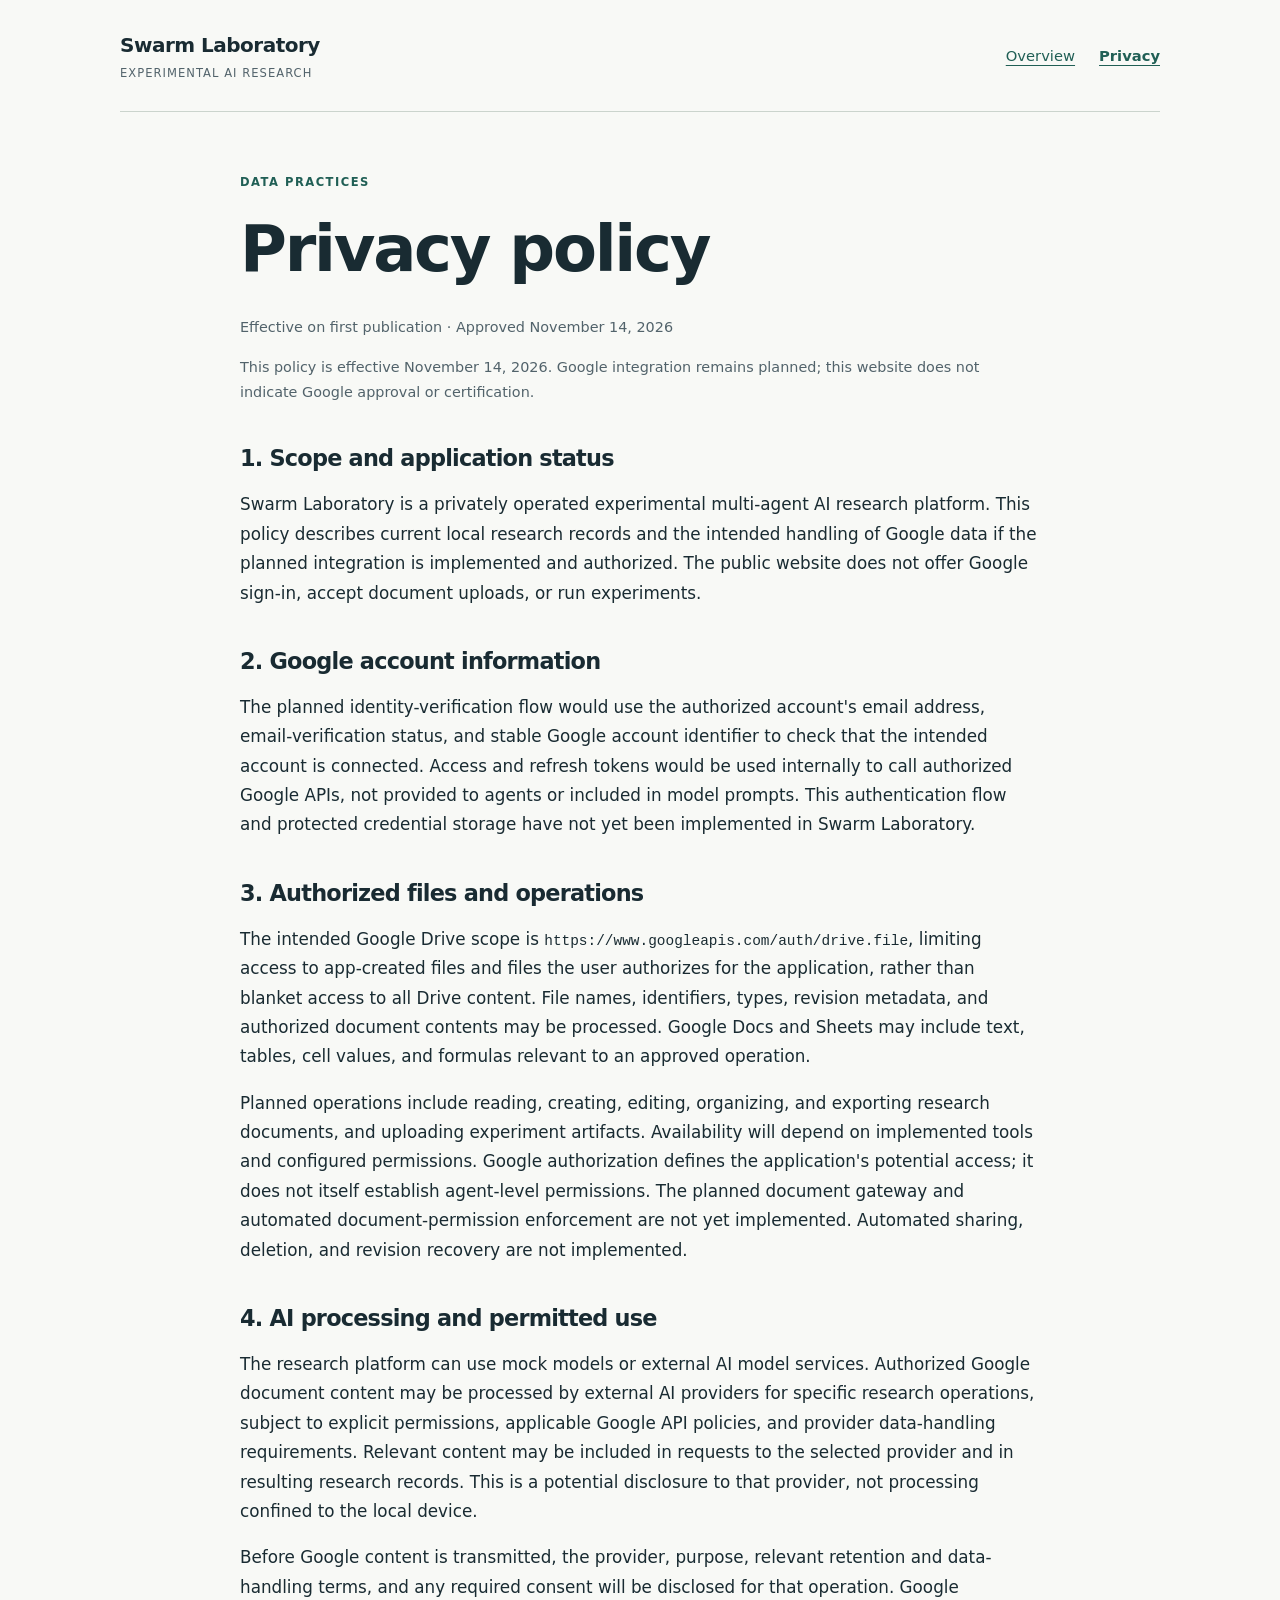
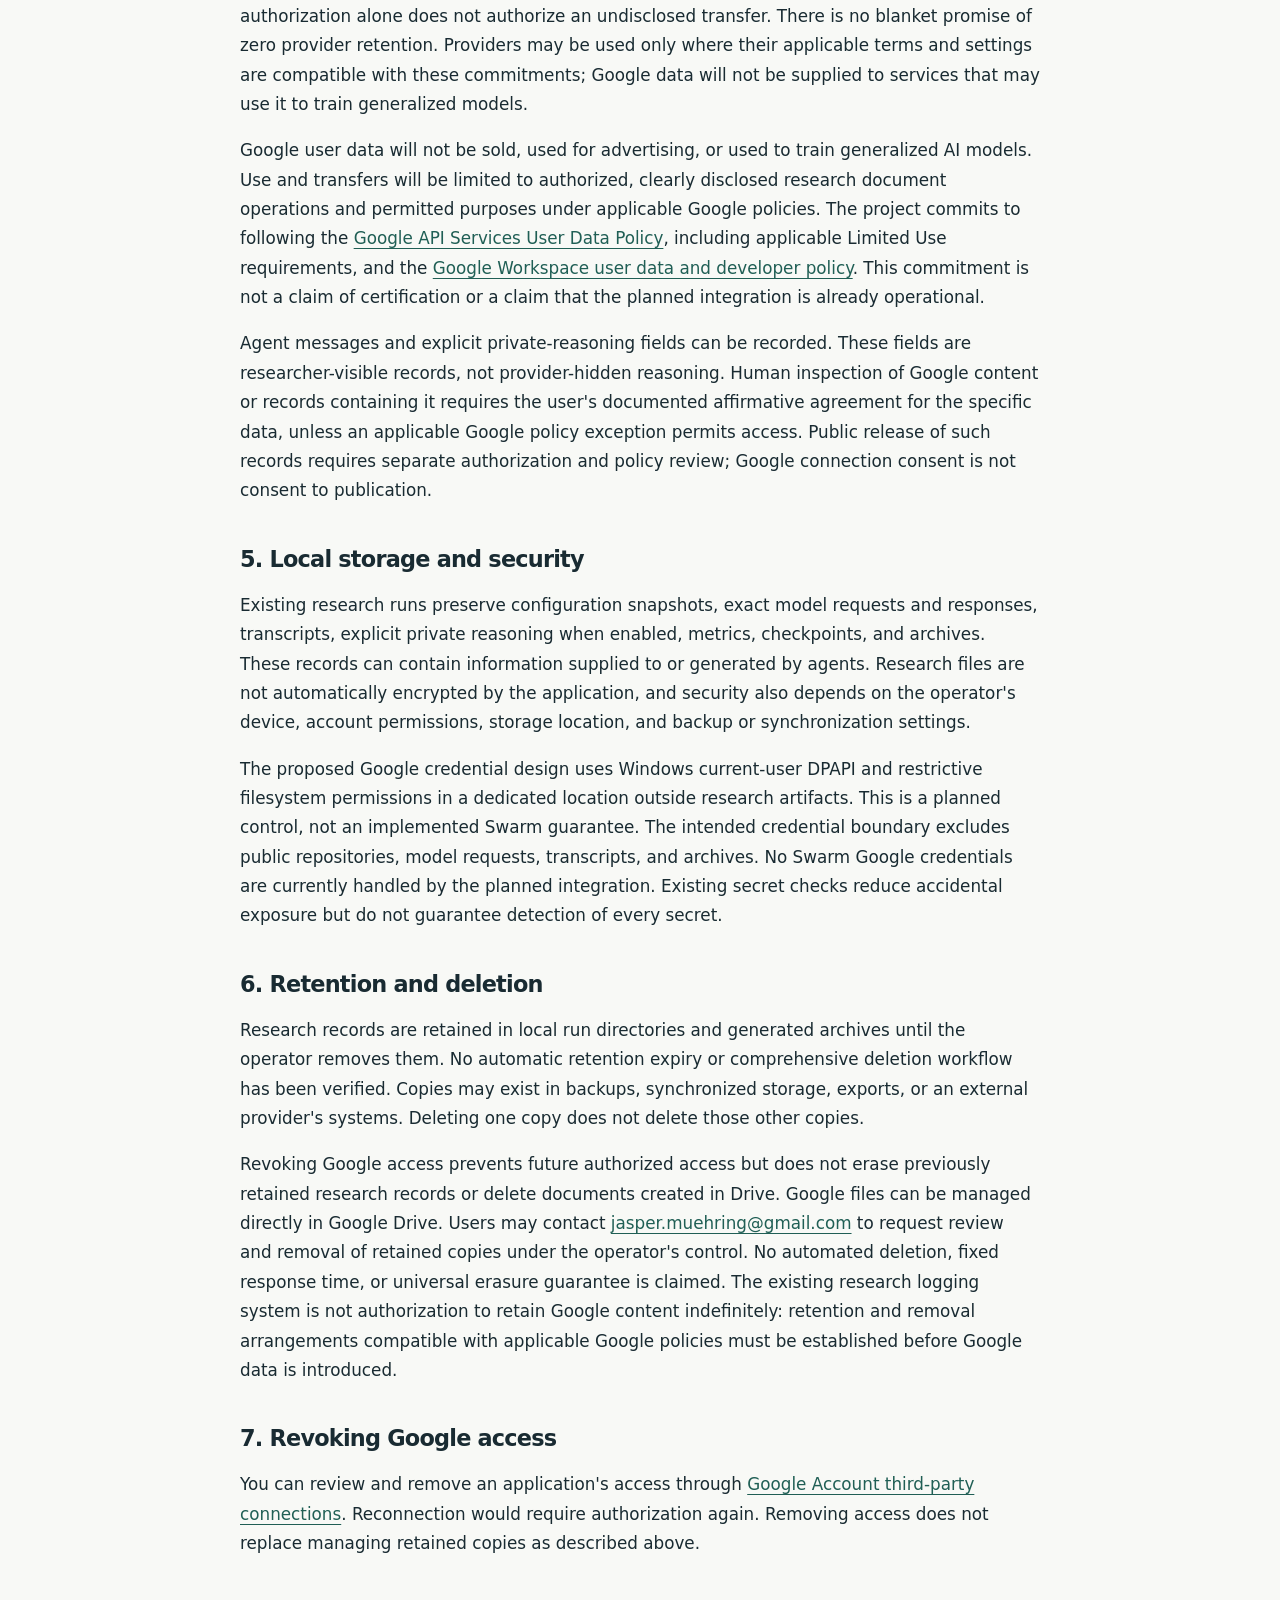
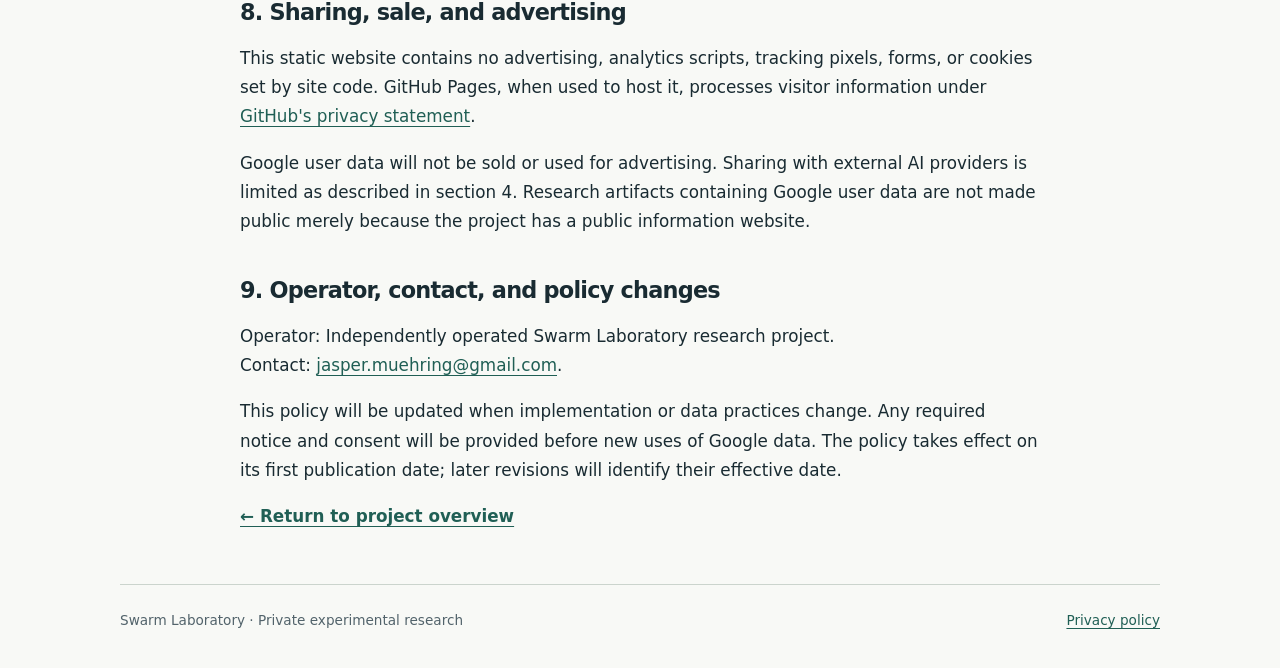
==== privacy.html @ 1ad26679 "Publish Swarm Laboratory homepage and approved privacy policy" ====
<!doctype html>
<html lang="en">
<head><meta charset="utf-8"><meta name="viewport" content="width=device-width, initial-scale=1"><meta name="description" content="Privacy information for Swarm Laboratory and its planned authorized Google document integration."><title>Privacy policy — Swarm Laboratory</title><link rel="stylesheet" href="styles.css"></head>
<body>
<a class="skip" href="#main">Skip to content</a>
<header class="site-header"><a class="brand" href="index.html">Swarm Laboratory<span>Experimental AI research</span></a><nav aria-label="Main navigation"><a href="index.html">Overview</a><a href="privacy.html" aria-current="page">Privacy</a></nav></header>
<main id="main" class="policy">
<p class="eyebrow">Data practices</p><h1>Privacy policy</h1><p class="muted">Effective on first publication · Approved November 14, 2026</p>
<p class="muted">This policy is effective November 14, 2026. Google integration remains planned; this website does not indicate Google approval or certification.</p>
<h2>1. Scope and application status</h2><p>Swarm Laboratory is a privately operated experimental multi-agent AI research platform. This policy describes current local research records and the intended handling of Google data if the planned integration is implemented and authorized. The public website does not offer Google sign-in, accept document uploads, or run experiments.</p>
<h2>2. Google account information</h2><p>The planned identity-verification flow would use the authorized account's email address, email-verification status, and stable Google account identifier to check that the intended account is connected. Access and refresh tokens would be used internally to call authorized Google APIs, not provided to agents or included in model prompts. This authentication flow and protected credential storage have not yet been implemented in Swarm Laboratory.</p>
<h2>3. Authorized files and operations</h2><p>The intended Google Drive scope is <code>https://www.googleapis.com/auth/drive.file</code>, limiting access to app-created files and files the user authorizes for the application, rather than blanket access to all Drive content. File names, identifiers, types, revision metadata, and authorized document contents may be processed. Google Docs and Sheets may include text, tables, cell values, and formulas relevant to an approved operation.</p><p>Planned operations include reading, creating, editing, organizing, and exporting research documents, and uploading experiment artifacts. Availability will depend on implemented tools and configured permissions. Google authorization defines the application's potential access; it does not itself establish agent-level permissions. The planned document gateway and automated document-permission enforcement are not yet implemented. Automated sharing, deletion, and revision recovery are not implemented.</p>
<h2>4. AI processing and permitted use</h2>
<p>The research platform can use mock models or external AI model services. Authorized Google document content may be processed by external AI providers for specific research operations, subject to explicit permissions, applicable Google API policies, and provider data-handling requirements. Relevant content may be included in requests to the selected provider and in resulting research records. This is a potential disclosure to that provider, not processing confined to the local device.</p>
<p>Before Google content is transmitted, the provider, purpose, relevant retention and data-handling terms, and any required consent will be disclosed for that operation. Google authorization alone does not authorize an undisclosed transfer. There is no blanket promise of zero provider retention. Providers may be used only where their applicable terms and settings are compatible with these commitments; Google data will not be supplied to services that may use it to train generalized models.</p>
<p>Google user data will not be sold, used for advertising, or used to train generalized AI models. Use and transfers will be limited to authorized, clearly disclosed research document operations and permitted purposes under applicable Google policies. The project commits to following the <a href="https://developers.google.com/terms/api-services-user-data-policy">Google API Services User Data Policy</a>, including applicable Limited Use requirements, and the <a href="https://developers.google.com/workspace/workspace-api-user-data-developer-policy">Google Workspace user data and developer policy</a>. This commitment is not a claim of certification or a claim that the planned integration is already operational.</p>
<p>Agent messages and explicit private-reasoning fields can be recorded. These fields are researcher-visible records, not provider-hidden reasoning. Human inspection of Google content or records containing it requires the user's documented affirmative agreement for the specific data, unless an applicable Google policy exception permits access. Public release of such records requires separate authorization and policy review; Google connection consent is not consent to publication.</p>
<h2>5. Local storage and security</h2><p>Existing research runs preserve configuration snapshots, exact model requests and responses, transcripts, explicit private reasoning when enabled, metrics, checkpoints, and archives. These records can contain information supplied to or generated by agents. Research files are not automatically encrypted by the application, and security also depends on the operator's device, account permissions, storage location, and backup or synchronization settings.</p><p>The proposed Google credential design uses Windows current-user DPAPI and restrictive filesystem permissions in a dedicated location outside research artifacts. This is a planned control, not an implemented Swarm guarantee. The intended credential boundary excludes public repositories, model requests, transcripts, and archives. No Swarm Google credentials are currently handled by the planned integration. Existing secret checks reduce accidental exposure but do not guarantee detection of every secret.</p>
<h2>6. Retention and deletion</h2><p>Research records are retained in local run directories and generated archives until the operator removes them. No automatic retention expiry or comprehensive deletion workflow has been verified. Copies may exist in backups, synchronized storage, exports, or an external provider's systems. Deleting one copy does not delete those other copies.</p><p>Revoking Google access prevents future authorized access but does not erase previously retained research records or delete documents created in Drive. Google files can be managed directly in Google Drive. Users may contact <a href="mailto:jasper.muehring@gmail.com">jasper.muehring@gmail.com</a> to request review and removal of retained copies under the operator's control. No automated deletion, fixed response time, or universal erasure guarantee is claimed. The existing research logging system is not authorization to retain Google content indefinitely: retention and removal arrangements compatible with applicable Google policies must be established before Google data is introduced.</p>
<h2>7. Revoking Google access</h2><p>You can review and remove an application's access through <a href="https://myaccount.google.com/connections">Google Account third-party connections</a>. Reconnection would require authorization again. Removing access does not replace managing retained copies as described above.</p>
<h2>8. Sharing, sale, and advertising</h2><p>This static website contains no advertising, analytics scripts, tracking pixels, forms, or cookies set by site code. GitHub Pages, when used to host it, processes visitor information under <a href="https://docs.github.com/en/site-policy/privacy-policies/github-general-privacy-statement">GitHub's privacy statement</a>.</p><p>Google user data will not be sold or used for advertising. Sharing with external AI providers is limited as described in section 4. Research artifacts containing Google user data are not made public merely because the project has a public information website.</p>
<h2>9. Operator, contact, and policy changes</h2><p>Operator: Independently operated Swarm Laboratory research project.<br>Contact: <a href="mailto:jasper.muehring@gmail.com">jasper.muehring@gmail.com</a>.</p><p>This policy will be updated when implementation or data practices change. Any required notice and consent will be provided before new uses of Google data. The policy takes effect on its first publication date; later revisions will identify their effective date.</p>
<p><a class="text-link" href="index.html">← Return to project overview</a></p>
</main><footer><p>Swarm Laboratory · Private experimental research</p><a href="privacy.html">Privacy policy</a></footer>
</body></html>
---- styles.css ----
﻿:root{color-scheme:light;--ink:#192b32;--muted:#52636b;--paper:#f8f9f6;--accent:#205f55;--line:#cbd4cd}*{box-sizing:border-box}body{margin:0;background:var(--paper);color:var(--ink);font:1.05rem/1.75 system-ui,-apple-system,BlinkMacSystemFont,"Segoe UI",sans-serif}a{color:var(--accent);text-underline-offset:.25em}a:hover{text-decoration-thickness:2px}a:focus-visible{outline:3px solid var(--accent);outline-offset:5px}.site-header,main,footer{width:min(1040px,calc(100% - 48px));margin-inline:auto}.site-header{display:flex;justify-content:space-between;align-items:center;gap:24px;padding:28px 0;border-bottom:1px solid var(--line)}.brand{color:var(--ink);font-weight:700;text-decoration:none;letter-spacing:-.025em;font-size:1.25rem}.brand span{display:block;font-size:.72rem;letter-spacing:.09em;text-transform:uppercase;font-weight:500;color:var(--muted)}nav{display:flex;gap:24px}nav a{font-size:.92rem}nav [aria-current=page]{font-weight:700}.hero{padding:76px 0 58px;max-width:850px}.eyebrow{text-transform:uppercase;letter-spacing:.13em;font-size:.72rem;font-weight:700;color:var(--accent)}h1,h2,h3{line-height:1.18;letter-spacing:-.035em}h1{font-size:clamp(2.5rem,6vw,4.7rem);font-weight:600;margin:20px 0 28px}h2{font-size:1.8rem;font-weight:600}h3{font-size:1.2rem}.lead{font-size:1.3rem;line-height:1.6}.hero p:not(.eyebrow){max-width:730px}.section{border-top:1px solid var(--line);padding:30px 0 42px}.section>p{max-width:820px}.columns{display:grid;grid-template-columns:1fr 1fr;gap:50px}.notice{background:#eaf0e9;border-left:3px solid var(--accent);padding:18px 24px;margin:30px 0 50px}.notice h2{font-size:1.1rem;letter-spacing:0}.notice p{margin-bottom:0}.text-link{font-weight:600}footer{border-top:1px solid var(--line);padding:24px 0 35px;display:flex;justify-content:space-between;gap:24px;color:var(--muted);font-size:.85rem}footer p{margin:0}.policy{max-width:800px;padding-top:48px;padding-bottom:36px}.policy h1{font-size:clamp(2.6rem,5vw,4rem)}.policy>h2{font-size:1.4rem;margin-top:40px}.muted{color:var(--muted);font-size:.9rem}code{font-size:.86em;overflow-wrap:anywhere}.skip{position:absolute;left:16px;top:-100px;padding:8px 16px;background:white;z-index:2}.skip:focus{top:10px}strong{font-weight:650}@media(max-width:600px){.site-header,main,footer{width:calc(100% - 32px)}.site-header{align-items:flex-start;flex-direction:column;gap:16px}.hero{padding:44px 0 32px}.columns{grid-template-columns:1fr;gap:10px}footer{flex-direction:column;gap:8px}.notice{padding:14px 18px}nav{gap:20px}}@media(prefers-reduced-motion:reduce){*{scroll-behavior:auto}}@media print{body{background:white;color:black}.site-header,footer,.skip{display:none}main{width:100%}.notice{border:1px solid #777}}
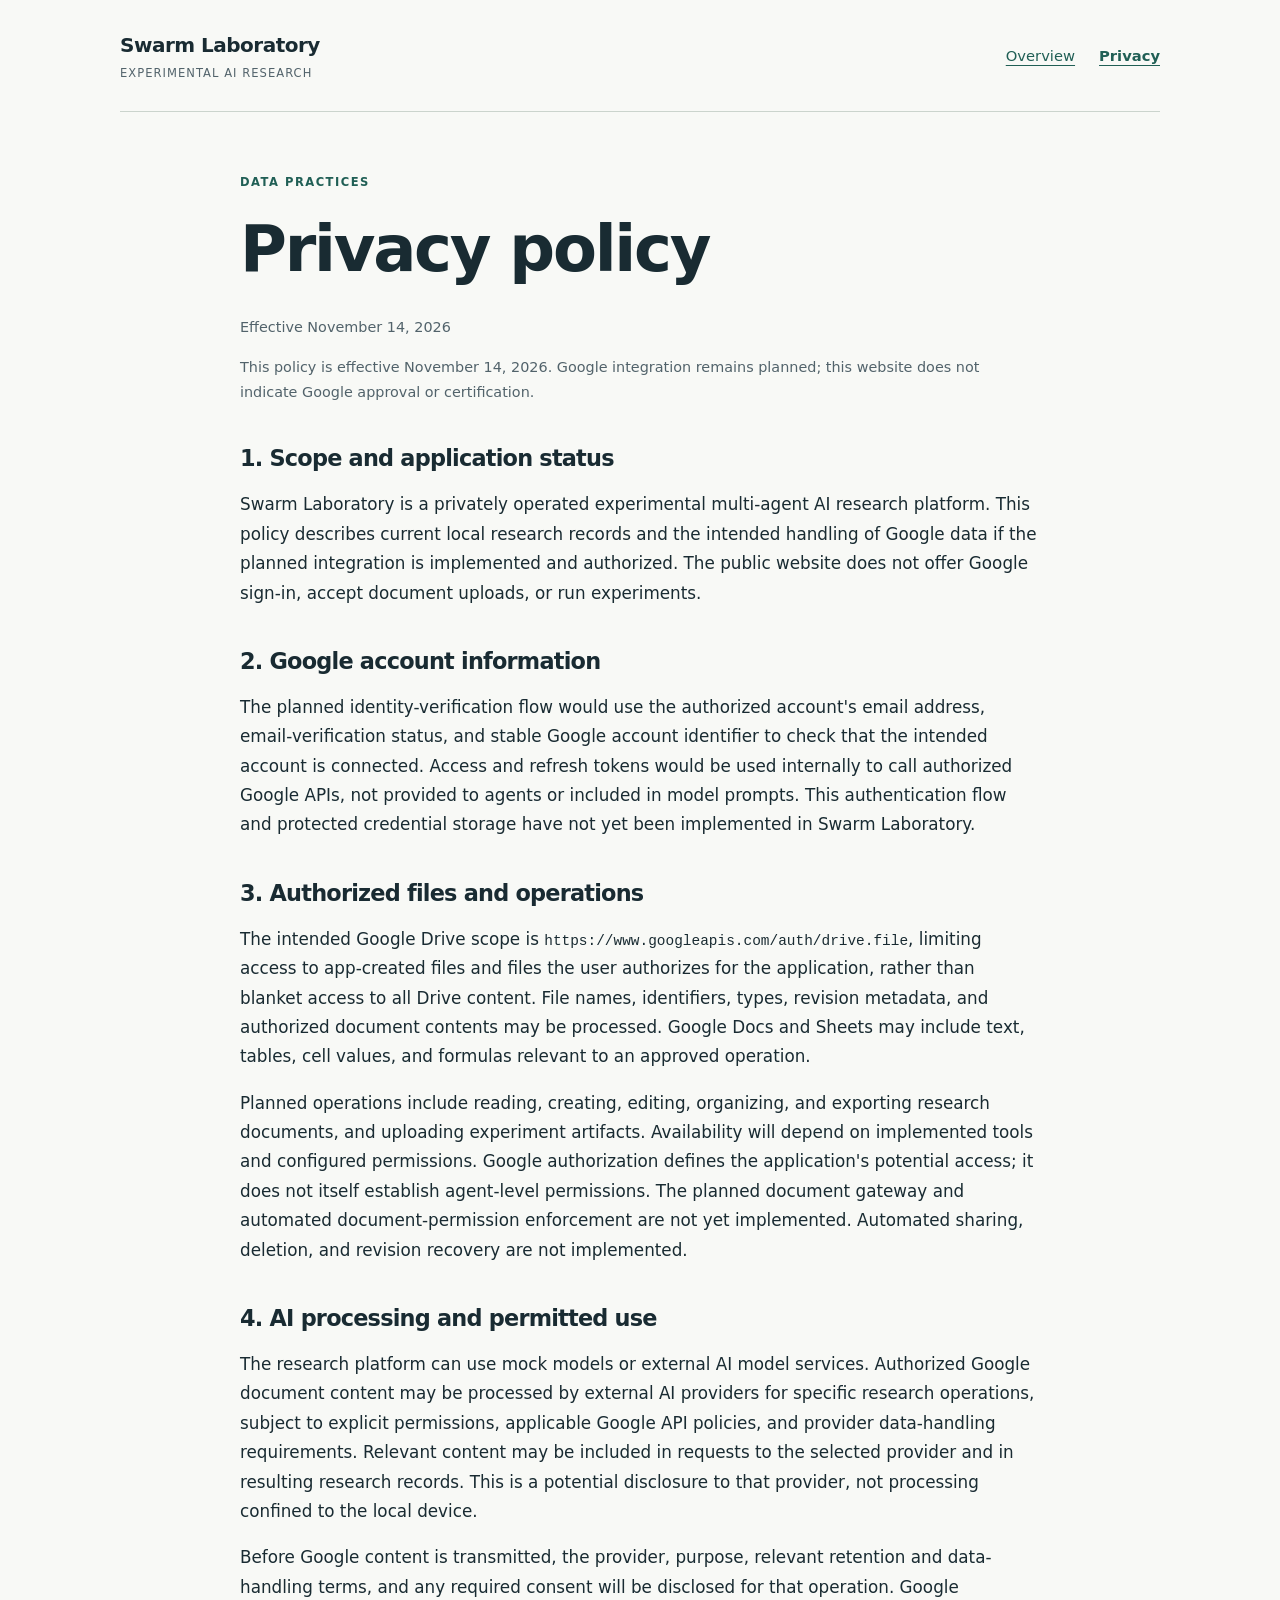
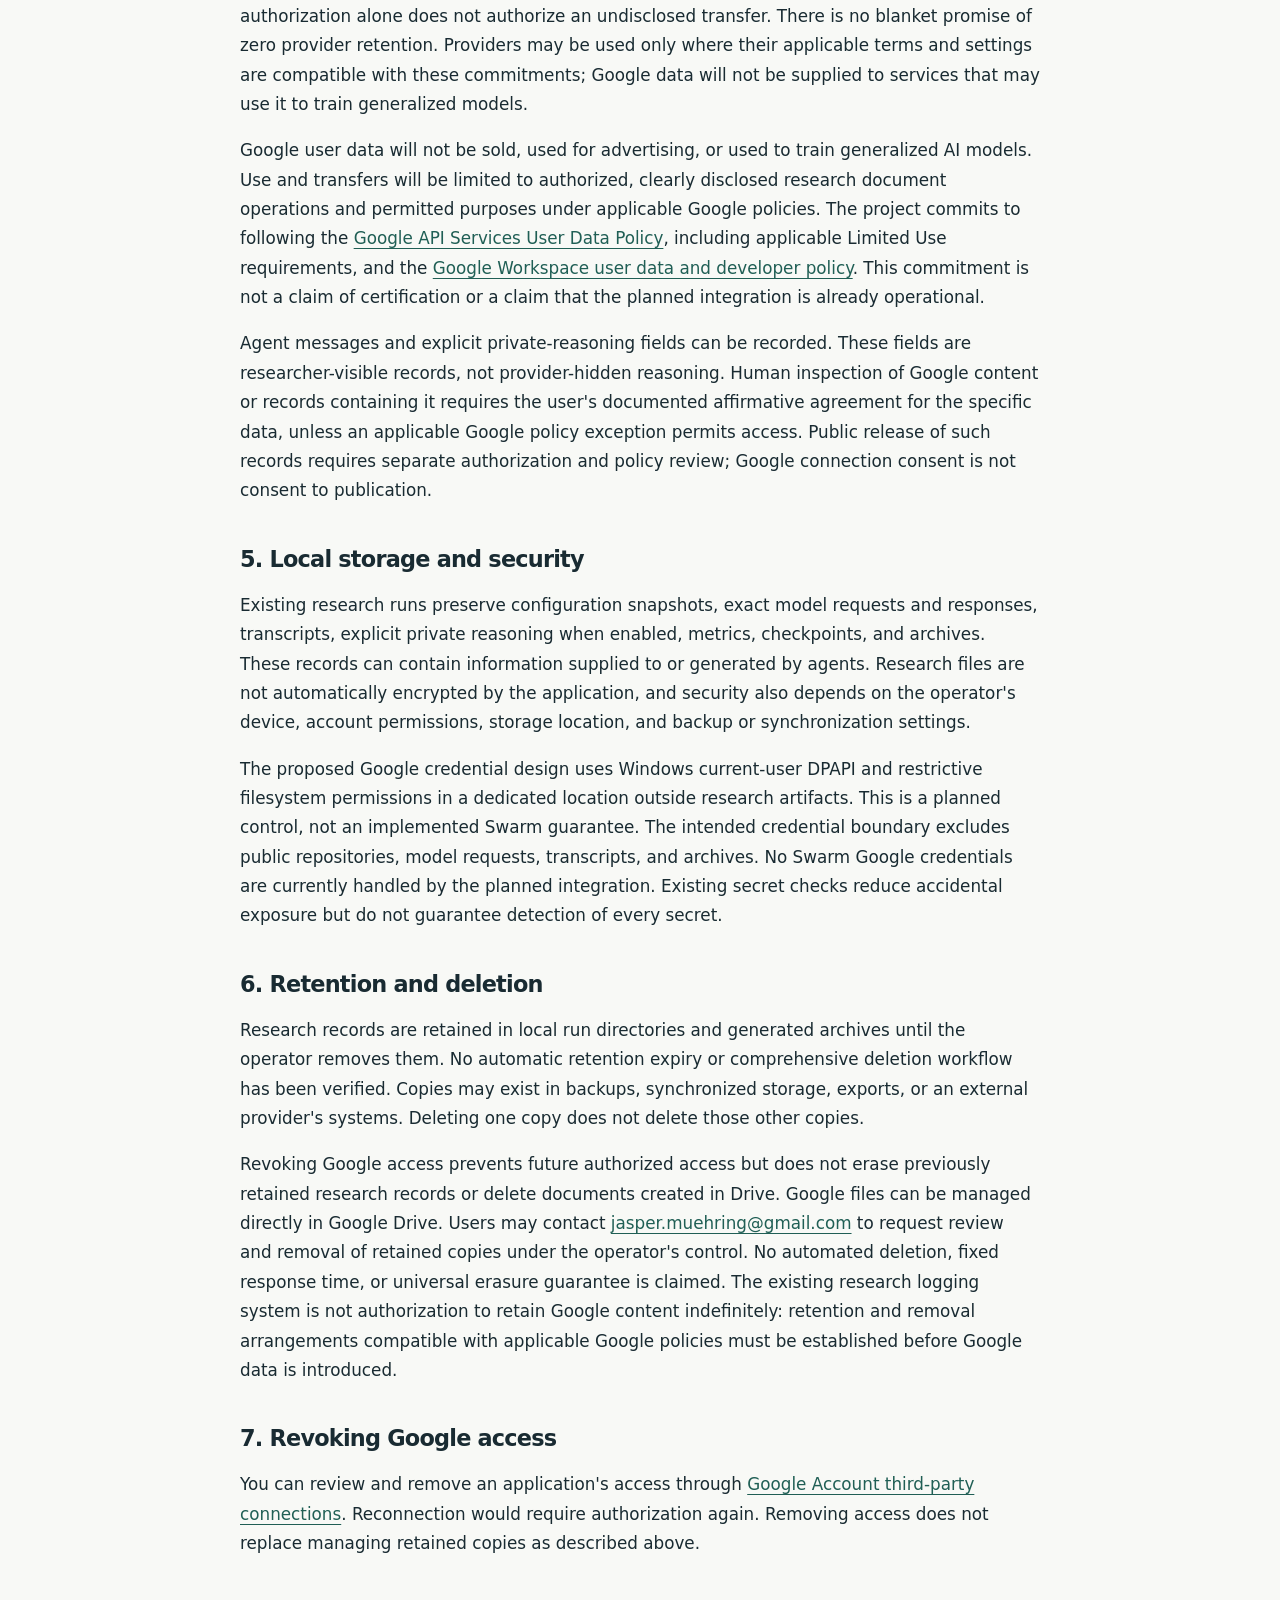
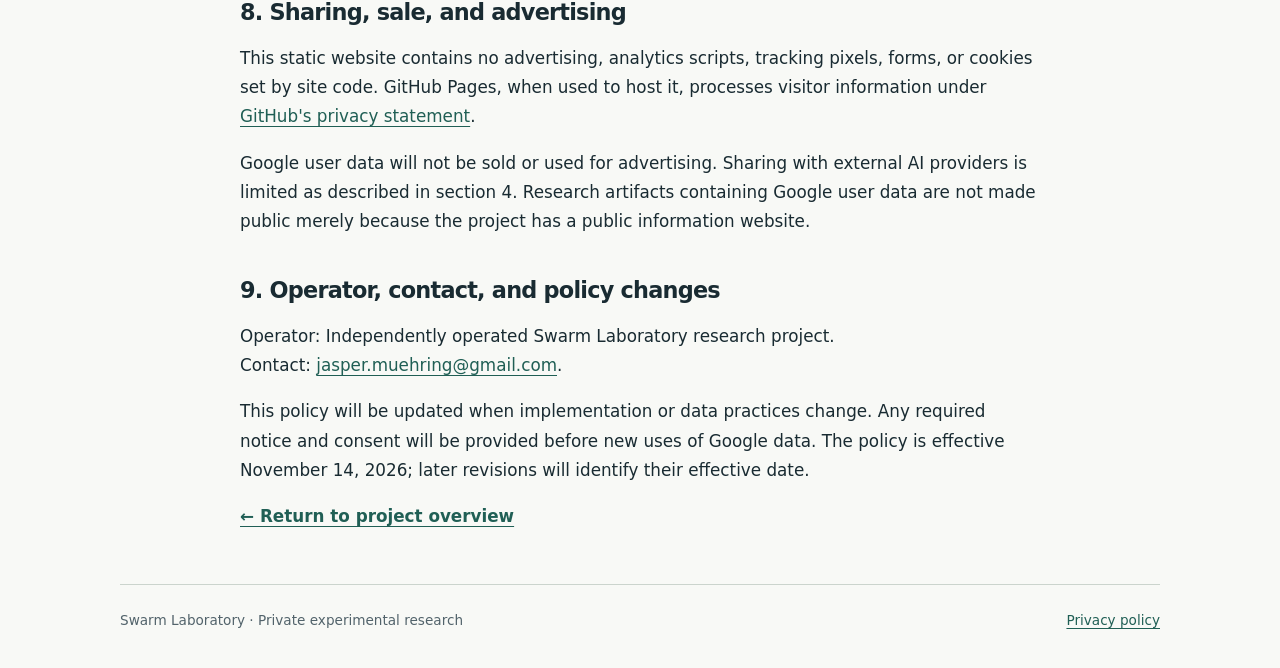
==== commit 93e243e7: "Set privacy policy publication date explicitly" ====
--- a/privacy.html
+++ b/privacy.html
@@ -5,7 +5,7 @@
 <a class="skip" href="#main">Skip to content</a>
 <header class="site-header"><a class="brand" href="index.html">Swarm Laboratory<span>Experimental AI research</span></a><nav aria-label="Main navigation"><a href="index.html">Overview</a><a href="privacy.html" aria-current="page">Privacy</a></nav></header>
 <main id="main" class="policy">
-<p class="eyebrow">Data practices</p><h1>Privacy policy</h1><p class="muted">Effective on first publication · Approved November 14, 2026</p>
+<p class="eyebrow">Data practices</p><h1>Privacy policy</h1><p class="muted">Effective November 14, 2026</p>
 <p class="muted">This policy is effective November 14, 2026. Google integration remains planned; this website does not indicate Google approval or certification.</p>
 <h2>1. Scope and application status</h2><p>Swarm Laboratory is a privately operated experimental multi-agent AI research platform. This policy describes current local research records and the intended handling of Google data if the planned integration is implemented and authorized. The public website does not offer Google sign-in, accept document uploads, or run experiments.</p>
 <h2>2. Google account information</h2><p>The planned identity-verification flow would use the authorized account's email address, email-verification status, and stable Google account identifier to check that the intended account is connected. Access and refresh tokens would be used internally to call authorized Google APIs, not provided to agents or included in model prompts. This authentication flow and protected credential storage have not yet been implemented in Swarm Laboratory.</p>
@@ -19,7 +19,7 @@
 <h2>6. Retention and deletion</h2><p>Research records are retained in local run directories and generated archives until the operator removes them. No automatic retention expiry or comprehensive deletion workflow has been verified. Copies may exist in backups, synchronized storage, exports, or an external provider's systems. Deleting one copy does not delete those other copies.</p><p>Revoking Google access prevents future authorized access but does not erase previously retained research records or delete documents created in Drive. Google files can be managed directly in Google Drive. Users may contact <a href="mailto:jasper.muehring@gmail.com">jasper.muehring@gmail.com</a> to request review and removal of retained copies under the operator's control. No automated deletion, fixed response time, or universal erasure guarantee is claimed. The existing research logging system is not authorization to retain Google content indefinitely: retention and removal arrangements compatible with applicable Google policies must be established before Google data is introduced.</p>
 <h2>7. Revoking Google access</h2><p>You can review and remove an application's access through <a href="https://myaccount.google.com/connections">Google Account third-party connections</a>. Reconnection would require authorization again. Removing access does not replace managing retained copies as described above.</p>
 <h2>8. Sharing, sale, and advertising</h2><p>This static website contains no advertising, analytics scripts, tracking pixels, forms, or cookies set by site code. GitHub Pages, when used to host it, processes visitor information under <a href="https://docs.github.com/en/site-policy/privacy-policies/github-general-privacy-statement">GitHub's privacy statement</a>.</p><p>Google user data will not be sold or used for advertising. Sharing with external AI providers is limited as described in section 4. Research artifacts containing Google user data are not made public merely because the project has a public information website.</p>
-<h2>9. Operator, contact, and policy changes</h2><p>Operator: Independently operated Swarm Laboratory research project.<br>Contact: <a href="mailto:jasper.muehring@gmail.com">jasper.muehring@gmail.com</a>.</p><p>This policy will be updated when implementation or data practices change. Any required notice and consent will be provided before new uses of Google data. The policy takes effect on its first publication date; later revisions will identify their effective date.</p>
+<h2>9. Operator, contact, and policy changes</h2><p>Operator: Independently operated Swarm Laboratory research project.<br>Contact: <a href="mailto:jasper.muehring@gmail.com">jasper.muehring@gmail.com</a>.</p><p>This policy will be updated when implementation or data practices change. Any required notice and consent will be provided before new uses of Google data. The policy is effective November 14, 2026; later revisions will identify their effective date.</p>
 <p><a class="text-link" href="index.html">← Return to project overview</a></p>
 </main><footer><p>Swarm Laboratory · Private experimental research</p><a href="privacy.html">Privacy policy</a></footer>
 </body></html>
